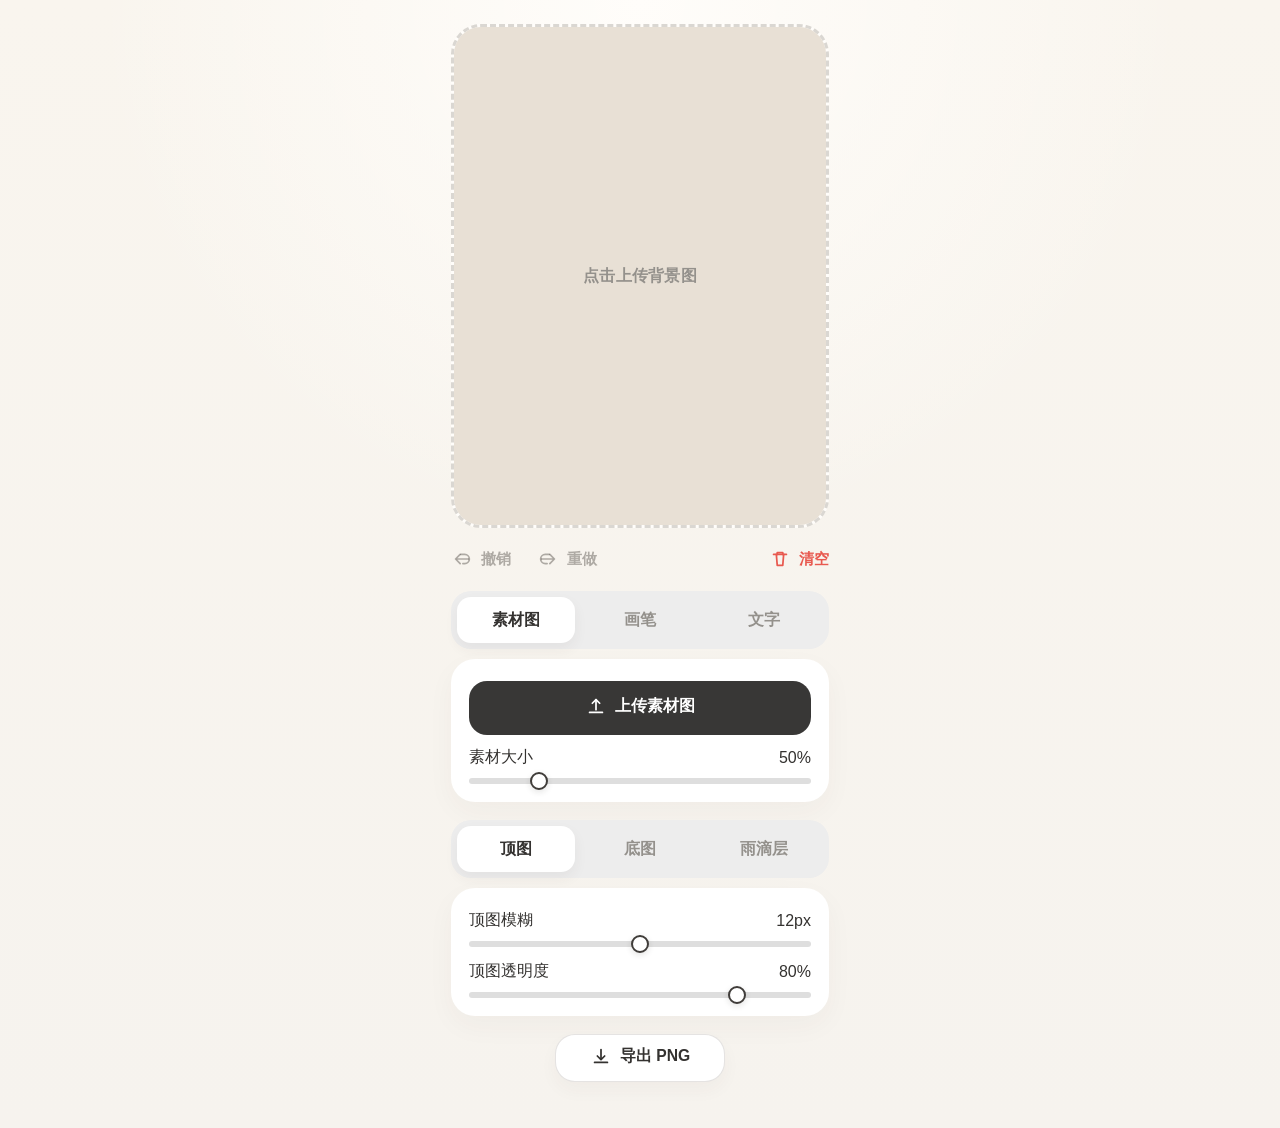
==== rain-window-studio/index.html @ e93e873d "Add rain-window-studio project" ====
<!doctype html>
<html lang="zh-CN">
  <head>
    <meta charset="UTF-8" />
    <meta name="viewport" content="width=device-width, initial-scale=1.0" />
    <meta name="theme-color" content="#f5f2eb" />
    <title>雨窗画写</title>
    <link rel="stylesheet" href="./styles.css?v=20260807d" />
  </head>
  <body>
    <main class="app-shell">
      <section class="app-card">
        <input id="base-input" type="file" accept="image/*" hidden />
        <input id="overlay-input" type="file" accept="image/*" hidden />

        <div class="sr-only" aria-live="polite">
          <span id="status-text">请先上传背景图。</span>
        </div>

        <section class="preview-card">
          <div class="canvas-frame">
            <canvas id="preview-canvas" width="1200" height="1600"></canvas>
            <button id="preview-upload-trigger" class="preview-overlay" type="button">
              <span>点击上传背景图</span>
            </button>
          </div>
        </section>

        <section class="toolbar-row">
          <div class="toolbar-group">
            <button id="undo-button" class="toolbar-button" type="button">
              <span class="button-inner">
                <span class="icon-svg" aria-hidden="true">
                  <svg viewBox="0 0 24 24">
                    <path d="M10 7L5 12l5 5"></path>
                    <path d="M19 12H7"></path>
                    <path d="M11 7h4a5 5 0 1 1 0 10h-2"></path>
                  </svg>
                </span>
                <span>撤销</span>
              </span>
            </button>

            <button id="redo-button" class="toolbar-button" type="button">
              <span class="button-inner">
                <span class="icon-svg" aria-hidden="true">
                  <svg viewBox="0 0 24 24">
                    <path d="M14 7l5 5-5 5"></path>
                    <path d="M5 12h12"></path>
                    <path d="M13 7H9a5 5 0 0 0 0 10h2"></path>
                  </svg>
                </span>
                <span>重做</span>
              </span>
            </button>
          </div>

          <button id="clear-button" class="toolbar-button clear-button" type="button">
            <span class="button-inner">
              <span class="icon-svg" aria-hidden="true">
                <svg viewBox="0 0 24 24">
                  <path d="M5 7h14"></path>
                  <path d="M9 7V5h6v2"></path>
                  <path d="M8 7l1 12h6l1-12"></path>
                </svg>
              </span>
              <span>清空</span>
            </span>
          </button>
        </section>

        <section class="control-section">
          <div class="segment-row">
            <button class="segment-button is-active" data-mode="photo" type="button">素材图</button>
            <button class="segment-button" data-mode="brush" type="button">画笔</button>
            <button class="segment-button" data-mode="text" type="button">文字</button>
          </div>

          <div class="panel-stack">
            <section class="control-panel is-active" data-mode-panel="photo">
              <button id="overlay-upload-button" class="soft-action-button" type="button">
                <span class="button-inner">
                  <span class="icon-svg" aria-hidden="true">
                    <svg viewBox="0 0 24 24">
                      <path d="M12 16V5"></path>
                      <path d="M8 9l4-4 4 4"></path>
                      <path d="M5 19h14"></path>
                    </svg>
                  </span>
                  <span id="overlay-trigger-text">上传素材图</span>
                </span>
              </button>

              <label class="field-block">
                <div class="field-head">
                  <span>素材大小</span>
                  <output id="photo-size-value">50%</output>
                </div>
                <input id="photo-size" type="range" min="20" max="180" value="50" />
              </label>
            </section>

            <section class="control-panel" data-mode-panel="brush">
              <label class="field-block">
                <div class="field-head">
                  <span>画笔大小</span>
                  <output id="brush-size-value">12px</output>
                </div>
                <input id="brush-size" type="range" min="2" max="40" value="12" />
              </label>
            </section>

            <section class="control-panel" data-mode-panel="text">
              <label class="field-block">
                <span class="field-label">输入文字</span>
                <textarea id="text-input" rows="3"></textarea>
              </label>

              <label class="field-block">
                <div class="field-head">
                  <span>文字大小</span>
                  <output id="text-size-value">48px</output>
                </div>
                <input id="text-size" type="range" min="20" max="120" value="48" />
              </label>
            </section>
          </div>
        </section>

        <section class="control-section">
          <div class="segment-row">
            <button class="segment-button is-active" data-layer="top" type="button">顶图</button>
            <button class="segment-button" data-layer="bottom" type="button">底图</button>
            <button class="segment-button" data-layer="rain" type="button">雨滴层</button>
          </div>

          <div class="panel-stack">
            <section class="control-panel is-active" data-layer-panel="top">
              <label class="field-block">
                <div class="field-head">
                  <span>顶图模糊</span>
                  <output id="top-blur-value">12px</output>
                </div>
                <input id="top-blur" type="range" min="0" max="24" value="12" />
              </label>

              <label class="field-block">
                <div class="field-head">
                  <span>顶图透明度</span>
                  <output id="top-opacity-value">80%</output>
                </div>
                <input id="top-opacity" type="range" min="0" max="100" value="80" />
              </label>
            </section>

            <section class="control-panel" data-layer-panel="bottom">
              <label class="field-block">
                <div class="field-head">
                  <span>底图模糊</span>
                  <output id="base-blur-value">24px</output>
                </div>
                <input id="base-blur" type="range" min="0" max="40" value="24" />
              </label>

              <label class="field-block">
                <div class="field-head">
                  <span>底图透明度</span>
                  <output id="base-opacity-value">70%</output>
                </div>
                <input id="base-opacity" type="range" min="0" max="100" value="70" />
              </label>
            </section>

            <section class="control-panel" data-layer-panel="rain">
              <label class="check-row">
                <span>启用雨滴 A</span>
                <input id="use-rain-a" type="checkbox" checked />
              </label>

              <label class="field-block">
                <div class="field-head">
                  <span>雨滴 A 透明度</span>
                  <output id="rain-a-opacity-value">67%</output>
                </div>
                <input id="rain-a-opacity" type="range" min="0" max="100" value="67" />
              </label>

              <label class="check-row">
                <span>启用雨滴 B</span>
                <input id="use-rain-b" type="checkbox" checked />
              </label>

              <label class="field-block">
                <div class="field-head">
                  <span>雨滴 B 透明度</span>
                  <output id="rain-b-opacity-value">100%</output>
                </div>
                <input id="rain-b-opacity" type="range" min="0" max="100" value="100" />
              </label>
            </section>
          </div>
        </section>

        <footer class="footer-row">
          <button id="download-button" class="download-button" type="button">
            <span class="button-inner">
              <span class="icon-svg" aria-hidden="true">
                <svg viewBox="0 0 24 24">
                  <path d="M12 5v10"></path>
                  <path d="M8 12l4 4 4-4"></path>
                  <path d="M5 19h14"></path>
                </svg>
              </span>
              <span>导出 PNG</span>
            </span>
          </button>
        </footer>
      </section>
    </main>

    <script type="module" src="./app.js?v=20260807d"></script>
  </body>
</html>
---- rain-window-studio/styles.css ----
:root {
  --page: #f6f3ee;
  --page-glow: #fffdfa;
  --surface: #ffffff;
  --surface-soft: #ededed;
  --surface-soft-2: #f8f6f2;
  --line: rgba(112, 103, 94, 0.1);
  --line-strong: rgba(112, 103, 94, 0.18);
  --text: #343230;
  --muted: #94918c;
  --danger: #e8594f;
  --shadow: 0 10px 28px rgba(64, 56, 46, 0.04);
}

* {
  box-sizing: border-box;
}

html,
body {
  margin: 0;
  min-height: 100%;
  background:
    radial-gradient(circle at top, var(--page-glow) 0%, rgba(255, 253, 248, 0) 42%),
    linear-gradient(180deg, #f9f5ee 0%, var(--page) 100%);
  color: var(--text);
  font-family:
    "Microsoft YaHei UI",
    "Microsoft YaHei",
    "微软雅黑",
    "Microsoft JhengHei",
    sans-serif;
}

body {
  padding: 0;
  min-height: 100dvh;
}

button,
input,
textarea {
  font: inherit;
}

button {
  cursor: pointer;
}

.app-shell {
  width: 100%;
  max-width: 430px;
  margin: 0 auto;
  min-height: 100dvh;
  padding:
    max(14px, env(safe-area-inset-top))
    max(14px, env(safe-area-inset-right))
    max(28px, env(safe-area-inset-bottom))
    max(14px, env(safe-area-inset-left));
}

.app-card {
  display: grid;
  gap: 18px;
  padding: 10px 12px 18px;
  background: transparent;
  border: 0;
  border-radius: 0;
  box-shadow: none;
}

.sr-only {
  position: absolute;
  width: 1px;
  height: 1px;
  padding: 0;
  margin: -1px;
  overflow: hidden;
  clip: rect(0, 0, 0, 0);
  white-space: nowrap;
  border: 0;
}

.preview-card {
  padding: 0;
  background: transparent;
  border: 0;
  border-radius: 0;
}

.canvas-frame {
  position: relative;
  width: 100%;
}

#preview-canvas {
  display: block;
  width: 100%;
  aspect-ratio: 3 / 4;
  background: #fffdfa;
  border: 3px dashed #dad7d2;
  border-radius: 30px;
  touch-action: none;
}

.preview-overlay {
  position: absolute;
  inset: 0;
  display: flex;
  align-items: center;
  justify-content: center;
  border: 0;
  border-radius: 30px;
  color: var(--muted);
  background: transparent;
  font-size: 1rem;
  font-weight: 700;
  letter-spacing: 0.02em;
}

.preview-overlay[hidden] {
  display: none;
}

.toolbar-row {
  display: flex;
  align-items: center;
  justify-content: space-between;
  gap: 12px;
  margin-top: 2px;
}

.toolbar-group {
  display: inline-flex;
  align-items: center;
  gap: 26px;
}

.toolbar-button,
.soft-action-button,
.download-button {
  min-height: 44px;
  padding: 0 14px;
  border: 1px solid var(--line-strong);
  border-radius: 18px;
  background: rgba(255, 255, 255, 0.92);
  color: var(--text);
  box-shadow: 0 8px 18px rgba(64, 56, 46, 0.04);
}

.toolbar-button {
  min-height: auto;
  padding: 0;
  border: 0;
  background: transparent;
  box-shadow: none;
  font-size: 0.95rem;
  font-weight: 600;
}

.toolbar-button:disabled {
  color: rgba(31, 26, 21, 0.34);
  background: transparent;
  border-color: transparent;
  box-shadow: none;
  cursor: default;
}

.clear-button {
  color: var(--danger);
}

.button-inner {
  display: inline-flex;
  align-items: center;
  justify-content: center;
  gap: 8px;
}

.icon-svg {
  display: inline-flex;
  width: 22px;
  height: 22px;
}

.icon-svg svg {
  width: 22px;
  height: 22px;
  stroke: currentColor;
  fill: none;
  stroke-width: 1.9;
  stroke-linecap: round;
  stroke-linejoin: round;
}

.control-section {
  display: grid;
  gap: 10px;
}

.segment-row {
  display: grid;
  grid-template-columns: repeat(3, 1fr);
  gap: 6px;
  padding: 6px;
  background: #ededed;
  border: 0;
  border-radius: 20px;
}

.segment-button {
  min-height: 46px;
  border: 0;
  border-radius: 14px;
  background: transparent;
  color: var(--muted);
  font-size: 1rem;
  font-weight: 700;
}

.segment-button.is-active {
  background: #ffffff;
  color: var(--text);
  box-shadow: 0 6px 14px rgba(64, 56, 46, 0.06);
}

.panel-stack {
  display: grid;
}

.control-panel {
  display: none;
  gap: 12px;
  padding: 22px 18px 18px;
  background: #ffffff;
  border: 0;
  border-radius: 24px;
  box-shadow: var(--shadow);
}

.control-panel.is-active {
  display: grid;
}

.field-block {
  display: grid;
  gap: 10px;
}

.field-block + .field-block {
  margin-top: 2px;
}

.field-head,
.check-row {
  display: flex;
  align-items: center;
  justify-content: space-between;
  gap: 12px;
  font-size: 1rem;
}

.field-label {
  font-size: 1rem;
  font-weight: 600;
}

.soft-action-button {
  width: 100%;
  justify-self: stretch;
  border: 0;
  background: #383736;
  color: #ffffff;
  box-shadow: none;
  min-height: 54px;
  border-radius: 18px;
  font-size: 1rem;
  font-weight: 700;
}

textarea {
  width: 100%;
  min-height: 102px;
  padding: 14px 16px;
  border: 1px solid var(--line);
  border-radius: 18px;
  resize: none;
  background: var(--surface-soft-2);
  color: var(--text);
}

input[type="range"] {
  width: 100%;
  -webkit-appearance: none;
  appearance: none;
  background: transparent;
  margin: 0;
}

input[type="checkbox"] {
  width: 18px;
  height: 18px;
  accent-color: #28221b;
}

input[type="range"]::-webkit-slider-runnable-track {
  height: 6px;
  border-radius: 999px;
  background: #dedede;
}

input[type="range"]::-webkit-slider-thumb {
  -webkit-appearance: none;
  appearance: none;
  width: 18px;
  height: 18px;
  margin-top: -6px;
  border: 2px solid #403d3a;
  border-radius: 50%;
  background: #ffffff;
  box-shadow: 0 2px 6px rgba(35, 29, 23, 0.12);
}

input[type="range"]::-moz-range-track {
  height: 6px;
  border: 0;
  border-radius: 999px;
  background: #dedede;
}

input[type="range"]::-moz-range-thumb {
  width: 18px;
  height: 18px;
  border: 2px solid #403d3a;
  border-radius: 50%;
  background: #ffffff;
  box-shadow: 0 2px 6px rgba(35, 29, 23, 0.12);
}

output {
  color: var(--text);
  font-size: 1rem;
  font-weight: 500;
}

.footer-row {
  display: flex;
  justify-content: center;
}

.download-button {
  min-width: 170px;
  min-height: 48px;
  background: #ffffff;
  border-radius: 20px;
  font-size: 0.98rem;
  font-weight: 600;
}

@media (max-width: 390px) {
  .app-card {
    gap: 16px;
    padding: 8px 10px 16px;
  }

  .app-shell {
    padding:
      max(10px, env(safe-area-inset-top))
      max(10px, env(safe-area-inset-right))
      max(22px, env(safe-area-inset-bottom))
      max(10px, env(safe-area-inset-left));
  }

  .toolbar-group {
    gap: 20px;
  }

  .toolbar-button,
  .soft-action-button,
  .download-button,
  .segment-button,
  .preview-overlay {
    font-size: 0.9rem;
  }

  .segment-button {
    min-height: 44px;
  }

  .control-panel {
    padding: 18px 14px 16px;
  }

  .field-head,
  .check-row,
  .field-label,
  output {
    font-size: 0.94rem;
  }
}
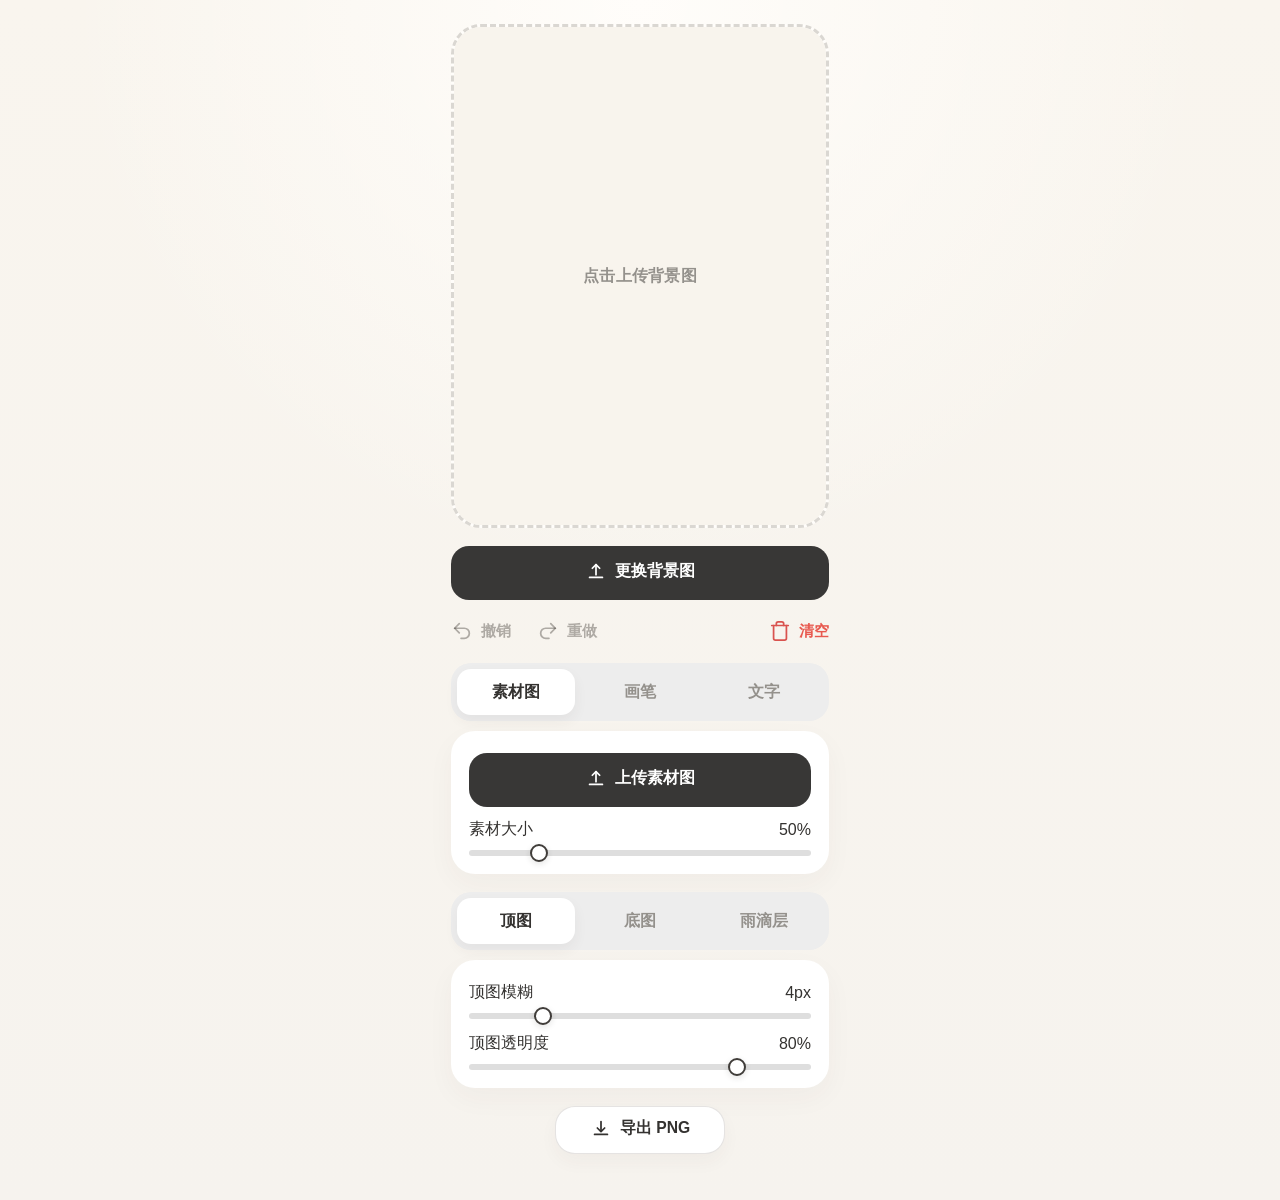
==== commit 3d0cccfb: "Add files via upload" ====
--- a/rain-window-studio/index.html
+++ b/rain-window-studio/index.html
@@ -5,7 +5,7 @@
     <meta name="viewport" content="width=device-width, initial-scale=1.0" />
     <meta name="theme-color" content="#f5f2eb" />
     <title>雨窗画写</title>
-    <link rel="stylesheet" href="./styles.css?v=20260807d" />
+    <link rel="stylesheet" href="./styles.css?v=20260807f" />
   </head>
   <body>
     <main class="app-shell">
@@ -26,15 +26,29 @@
           </div>
         </section>
 
+        <section class="preview-action-row">
+          <button id="replace-background-button" class="soft-action-button preview-action-button" type="button">
+            <span class="button-inner">
+              <span class="icon-svg" aria-hidden="true">
+                <svg viewBox="0 0 24 24">
+                  <path d="M12 16V5"></path>
+                  <path d="M8 9l4-4 4 4"></path>
+                  <path d="M5 19h14"></path>
+                </svg>
+              </span>
+              <span>更换背景图</span>
+            </span>
+          </button>
+        </section>
+
         <section class="toolbar-row">
           <div class="toolbar-group">
             <button id="undo-button" class="toolbar-button" type="button">
               <span class="button-inner">
                 <span class="icon-svg" aria-hidden="true">
                   <svg viewBox="0 0 24 24">
-                    <path d="M10 7L5 12l5 5"></path>
-                    <path d="M19 12H7"></path>
-                    <path d="M11 7h4a5 5 0 1 1 0 10h-2"></path>
+                    <path d="M9 14L4 9l5-5"></path>
+                    <path d="M4 9h10.5a5.5 5.5 0 0 1 5.5 5.5v0a5.5 5.5 0 0 1-5.5 5.5H11"></path>
                   </svg>
                 </span>
                 <span>撤销</span>
@@ -45,9 +59,8 @@
               <span class="button-inner">
                 <span class="icon-svg" aria-hidden="true">
                   <svg viewBox="0 0 24 24">
-                    <path d="M14 7l5 5-5 5"></path>
-                    <path d="M5 12h12"></path>
-                    <path d="M13 7H9a5 5 0 0 0 0 10h2"></path>
+                    <path d="M15 14l5-5-5-5"></path>
+                    <path d="M20 9H9.5A5.5 5.5 0 0 0 4 14.5v0A5.5 5.5 0 0 0 9.5 20H13"></path>
                   </svg>
                 </span>
                 <span>重做</span>
@@ -58,10 +71,9 @@
           <button id="clear-button" class="toolbar-button clear-button" type="button">
             <span class="button-inner">
               <span class="icon-svg" aria-hidden="true">
-                <svg viewBox="0 0 24 24">
-                  <path d="M5 7h14"></path>
-                  <path d="M9 7V5h6v2"></path>
-                  <path d="M8 7l1 12h6l1-12"></path>
+                <svg style="stroke: #d9534f" viewBox="0 0 24 24">
+                  <path d="M3 6h18"></path>
+                  <path d="M19 6v14a2 2 0 0 1-2 2H7a2 2 0 0 1-2-2V6m3 0V4a2 2 0 0 1 2-2h4a2 2 0 0 1 2 2v2"></path>
                 </svg>
               </span>
               <span>清空</span>
@@ -139,9 +151,9 @@
               <label class="field-block">
                 <div class="field-head">
                   <span>顶图模糊</span>
-                  <output id="top-blur-value">12px</output>
-                </div>
-                <input id="top-blur" type="range" min="0" max="24" value="12" />
+                  <output id="top-blur-value">4px</output>
+                </div>
+                <input id="top-blur" type="range" min="0" max="20" value="4" />
               </label>
 
               <label class="field-block">
@@ -157,9 +169,9 @@
               <label class="field-block">
                 <div class="field-head">
                   <span>底图模糊</span>
-                  <output id="base-blur-value">24px</output>
-                </div>
-                <input id="base-blur" type="range" min="0" max="40" value="24" />
+                  <output id="base-blur-value">18px</output>
+                </div>
+                <input id="base-blur" type="range" min="0" max="40" value="18" />
               </label>
 
               <label class="field-block">
@@ -218,6 +230,6 @@
       </section>
     </main>
 
-    <script type="module" src="./app.js?v=20260807d"></script>
+    <script type="module" src="./app.js?v=20260807f"></script>
   </body>
 </html>
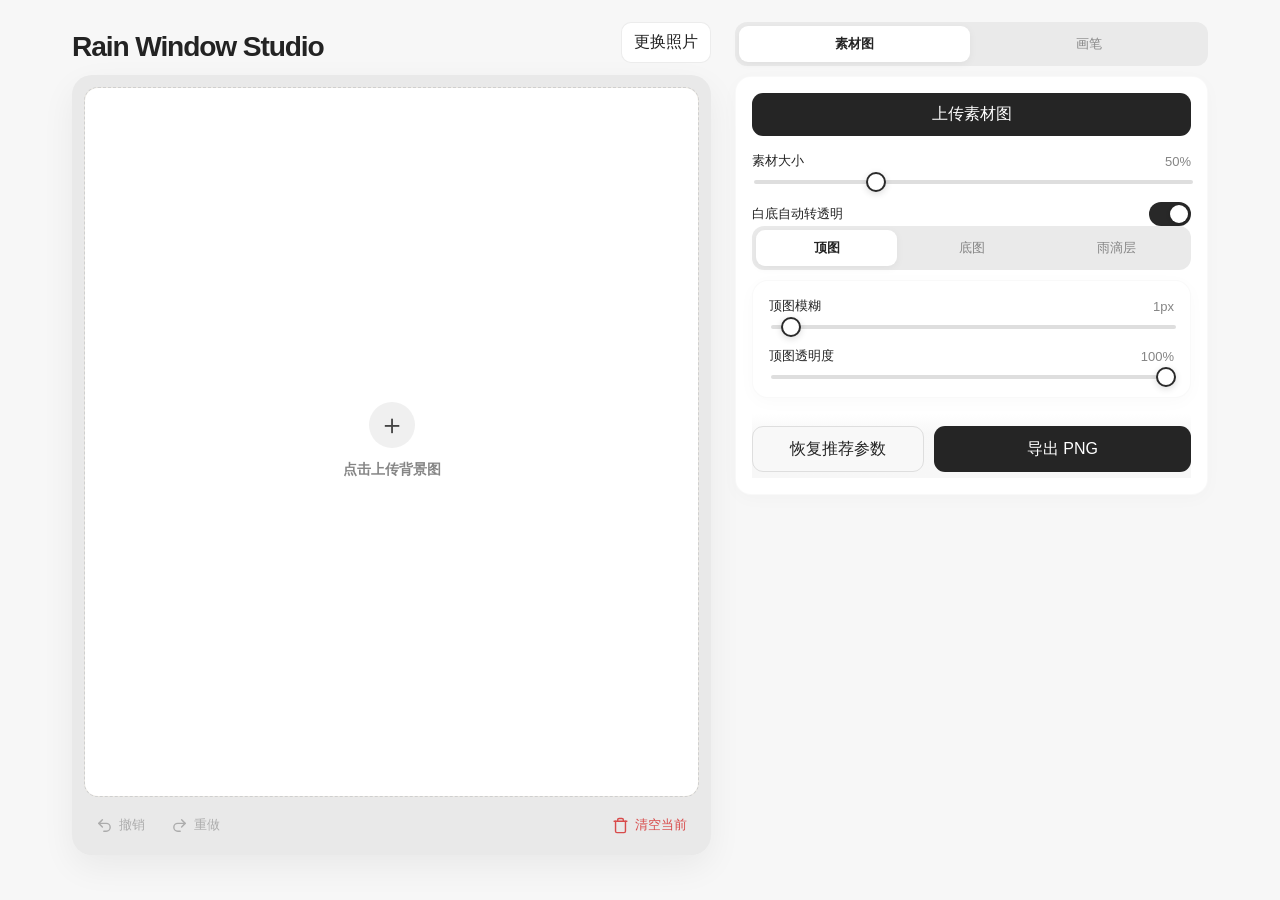
==== commit 51545fe6: "update new version" ====
--- a/rain-window-studio/index.html
+++ b/rain-window-studio/index.html
@@ -1,235 +1,153 @@
 <!doctype html>
 <html lang="zh-CN">
-  <head>
-    <meta charset="UTF-8" />
-    <meta name="viewport" content="width=device-width, initial-scale=1.0" />
-    <meta name="theme-color" content="#f5f2eb" />
-    <title>雨窗画写</title>
-    <link rel="stylesheet" href="./styles.css?v=20260807f" />
-  </head>
-  <body>
-    <main class="app-shell">
-      <section class="app-card">
-        <input id="base-input" type="file" accept="image/*" hidden />
-        <input id="overlay-input" type="file" accept="image/*" hidden />
+<head>
+  <meta charset="utf-8" />
+  <meta name="viewport" content="width=device-width, initial-scale=1, viewport-fit=cover" />
+  <meta name="theme-color" content="#f7f7f7" />
+  <title>Rain Window Studio · 雨窗画画</title>
+  <link rel="stylesheet" href="./style.css" />
+</head>
+<body>
+  <input id="bgInput" type="file" accept="image/*,.heic,.heif" hidden />
+  <input id="materialInput" type="file" accept="image/*,.heic,.heif" hidden />
 
-        <div class="sr-only" aria-live="polite">
-          <span id="status-text">请先上传背景图。</span>
+  <main class="app">
+    <section class="stage-column">
+      <div class="brand-row">
+        <div class="brand">
+          <h1>Rain Window Studio</h1>
+          <p>上传一张照片，在“湿玻璃”上画画、写字或放入素材。</p>
+        </div>
+        <button class="small-btn" id="changeBgBtn" type="button">更换照片</button>
+      </div>
+
+      <div class="stage-shell">
+        <div class="canvas-wrap" id="canvasWrap">
+          <canvas id="previewCanvas"></canvas>
+          <div class="empty-state" id="emptyState">
+            <div class="empty-card">
+              <div class="empty-plus">＋</div>
+              <div><strong>点击上传背景图</strong></div>
+              <div>支持手机照片；会自动限制超大图片尺寸</div>
+            </div>
+          </div>
+          <div class="interaction-hint" id="interactionHint">画笔：在画布上拖动</div>
         </div>
 
-        <section class="preview-card">
-          <div class="canvas-frame">
-            <canvas id="preview-canvas" width="1200" height="1600"></canvas>
-            <button id="preview-upload-trigger" class="preview-overlay" type="button">
-              <span>点击上传背景图</span>
-            </button>
+        <div class="action-bar">
+          <button class="action-btn" id="undoBtn" type="button" disabled>
+            <svg viewBox="0 0 24 24"><path d="M9 14L4 9l5-5"/><path d="M4 9h10.5a5.5 5.5 0 0 1 5.5 5.5A5.5 5.5 0 0 1 14.5 20H11"/></svg>撤销
+          </button>
+          <button class="action-btn" id="redoBtn" type="button" disabled>
+            <svg viewBox="0 0 24 24"><path d="M15 14l5-5-5-5"/><path d="M20 9H9.5A5.5 5.5 0 0 0 4 14.5 5.5 5.5 0 0 0 9.5 20H13"/></svg>重做
+          </button>
+          <button class="action-btn danger" id="clearBtn" type="button">
+            <svg viewBox="0 0 24 24"><path d="M3 6h18"/><path d="M19 6v14a2 2 0 0 1-2 2H7a2 2 0 0 1-2-2V6m3 0V4a2 2 0 0 1 2-2h4a2 2 0 0 1 2 2v2"/></svg>清空当前
+          </button>
+        </div>
+      </div>
+    </section>
+
+    <section class="controls-column">
+      <div class="tabs" id="contentTabs">
+        <button class="tab active" data-mode="material" type="button">素材图</button>
+        <button class="tab" data-mode="brush" type="button">画笔</button>
+      </div>
+
+      <div class="panel-card">
+        <div class="panel active" data-panel="material">
+          <button class="primary" id="uploadMaterialBtn" type="button">上传素材图</button>
+          <div class="control">
+            <div class="control-head"><span>素材大小</span><span id="materialScaleVal">50%</span></div>
+            <input id="materialScale" type="range" min="10" max="160" value="50" />
           </div>
-        </section>
+          <div class="toggle-line">
+            <span>白底自动转透明</span>
+            <label class="switch"><input id="removeWhite" type="checkbox" checked /><i></i></label>
+          </div>
+          <p class="helper">透明 PNG 效果最好；普通白底图片也可以尝试开启“白底自动转透明”。上传后可直接拖动位置。</p>
+        </div>
 
-        <section class="preview-action-row">
-          <button id="replace-background-button" class="soft-action-button preview-action-button" type="button">
-            <span class="button-inner">
-              <span class="icon-svg" aria-hidden="true">
-                <svg viewBox="0 0 24 24">
-                  <path d="M12 16V5"></path>
-                  <path d="M8 9l4-4 4 4"></path>
-                  <path d="M5 19h14"></path>
-                </svg>
-              </span>
-              <span>更换背景图</span>
-            </span>
-          </button>
-        </section>
+        <div class="panel" data-panel="brush">
+          <div class="control">
+            <div class="control-head"><span>画笔大小</span><span id="brushSizeVal">34px</span></div>
+            <input id="brushSize" type="range" min="6" max="140" value="34" />
+          </div>
+          <div class="control brush-soft-control">
+            <div class="control-head"><span>边缘柔化</span><span id="brushSoftVal">22%</span></div>
+            <input id="brushSoft" type="range" min="0" max="70" value="22" />
+          </div>
+          <div class="brush-actions-host" id="brushActionHost"></div>
+          <p class="helper">画笔不是“画颜色”，而是在湿玻璃上生成一张擦除蒙版。</p>
+        </div>
 
-        <section class="toolbar-row">
-          <div class="toolbar-group">
-            <button id="undo-button" class="toolbar-button" type="button">
-              <span class="button-inner">
-                <span class="icon-svg" aria-hidden="true">
-                  <svg viewBox="0 0 24 24">
-                    <path d="M9 14L4 9l5-5"></path>
-                    <path d="M4 9h10.5a5.5 5.5 0 0 1 5.5 5.5v0a5.5 5.5 0 0 1-5.5 5.5H11"></path>
-                  </svg>
-                </span>
-                <span>撤销</span>
-              </span>
-            </button>
+      <div class="tabs" id="layerTabs">
+        <button class="tab active" data-layer="top" type="button">顶图</button>
+        <button class="tab" data-layer="bottom" type="button">底图</button>
+        <button class="tab" data-layer="rain" type="button">雨滴层</button>
+      </div>
 
-            <button id="redo-button" class="toolbar-button" type="button">
-              <span class="button-inner">
-                <span class="icon-svg" aria-hidden="true">
-                  <svg viewBox="0 0 24 24">
-                    <path d="M15 14l5-5-5-5"></path>
-                    <path d="M20 9H9.5A5.5 5.5 0 0 0 4 14.5v0A5.5 5.5 0 0 0 9.5 20H13"></path>
-                  </svg>
-                </span>
-                <span>重做</span>
-              </span>
-            </button>
+      <div class="panel-card">
+        <div class="panel active" data-layer-panel="top">
+          <div class="control">
+            <div class="control-head"><span>顶图模糊</span><span id="topBlurVal">1px</span></div>
+            <input id="topBlur" type="range" min="0" max="40" value="1" />
           </div>
+          <div class="control">
+            <div class="control-head"><span>顶图透明度</span><span id="topOpacityVal">100%</span></div>
+            <input id="topOpacity" type="range" min="0" max="100" value="100" />
+          </div>
+          <p class="helper">顶图只通过当前选择的“素材图 / 画笔”其中一种蒙版露出，两种模式不会叠加。</p>
+        </div>
 
-          <button id="clear-button" class="toolbar-button clear-button" type="button">
-            <span class="button-inner">
-              <span class="icon-svg" aria-hidden="true">
-                <svg style="stroke: #d9534f" viewBox="0 0 24 24">
-                  <path d="M3 6h18"></path>
-                  <path d="M19 6v14a2 2 0 0 1-2 2H7a2 2 0 0 1-2-2V6m3 0V4a2 2 0 0 1 2-2h4a2 2 0 0 1 2 2v2"></path>
-                </svg>
-              </span>
-              <span>清空</span>
-            </span>
-          </button>
-        </section>
+        <div class="panel" data-layer-panel="bottom">
+          <div class="control">
+            <div class="control-head"><span>底图模糊</span><span id="bottomBlurVal">14px</span></div>
+            <input id="bottomBlur" type="range" min="0" max="60" value="14" />
+          </div>
+          <div class="control">
+            <div class="control-head"><span>底图透明度</span><span id="bottomOpacityVal">93%</span></div>
+            <input id="bottomOpacity" type="range" min="25" max="100" value="93" />
+          </div>
+          <div class="control">
+            <div class="control-head"><span>雾气强度</span><span id="fogVal">18%</span></div>
+            <input id="fog" type="range" min="0" max="55" value="18" />
+          </div>
+        </div>
 
-        <section class="control-section">
-          <div class="segment-row">
-            <button class="segment-button is-active" data-mode="photo" type="button">素材图</button>
-            <button class="segment-button" data-mode="brush" type="button">画笔</button>
-            <button class="segment-button" data-mode="text" type="button">文字</button>
+        <div class="panel" data-layer-panel="rain">
+          <div class="toggle-line">
+            <span>启用雨滴 A · 大水珠</span>
+            <label class="switch"><input id="rainAEnabled" type="checkbox" checked /><i></i></label>
           </div>
+          <div class="control">
+            <div class="control-head"><span>大水珠透明度</span><span id="rainAVal">86%</span></div>
+            <input id="rainA" type="range" min="0" max="100" value="86" />
+          </div>
+          <div class="divider"></div>
+          <div class="toggle-line">
+            <span>启用雨滴 B · 细雨珠</span>
+            <label class="switch"><input id="rainBEnabled" type="checkbox" checked /><i></i></label>
+          </div>
+          <div class="control">
+            <div class="control-head"><span>细雨珠透明度</span><span id="rainBVal">100%</span></div>
+            <input id="rainB" type="range" min="0" max="100" value="100" />
+          </div>
+          <p class="helper">两层雨滴使用真实纹理叠加；透明度 0–100% 会连续变化。</p>
+        </div>
+      </div>
 
-          <div class="panel-stack">
-            <section class="control-panel is-active" data-mode-panel="photo">
-              <button id="overlay-upload-button" class="soft-action-button" type="button">
-                <span class="button-inner">
-                  <span class="icon-svg" aria-hidden="true">
-                    <svg viewBox="0 0 24 24">
-                      <path d="M12 16V5"></path>
-                      <path d="M8 9l4-4 4 4"></path>
-                      <path d="M5 19h14"></path>
-                    </svg>
-                  </span>
-                  <span id="overlay-trigger-text">上传素材图</span>
-                </span>
-              </button>
+      <div class="status" id="statusText">未上传背景图</div>
 
-              <label class="field-block">
-                <div class="field-head">
-                  <span>素材大小</span>
-                  <output id="photo-size-value">50%</output>
-                </div>
-                <input id="photo-size" type="range" min="20" max="180" value="50" />
-              </label>
-            </section>
+      <div class="footer-actions">
+        <button class="secondary" id="resetLookBtn" type="button">恢复推荐参数</button>
+        <button class="primary" id="exportBtn" type="button">导出 PNG</button>
+      </div>
+    </section>
+  </main>
 
-            <section class="control-panel" data-mode-panel="brush">
-              <label class="field-block">
-                <div class="field-head">
-                  <span>画笔大小</span>
-                  <output id="brush-size-value">12px</output>
-                </div>
-                <input id="brush-size" type="range" min="2" max="40" value="12" />
-              </label>
-            </section>
+  <div class="toast" id="toast"></div>
 
-            <section class="control-panel" data-mode-panel="text">
-              <label class="field-block">
-                <span class="field-label">输入文字</span>
-                <textarea id="text-input" rows="3"></textarea>
-              </label>
-
-              <label class="field-block">
-                <div class="field-head">
-                  <span>文字大小</span>
-                  <output id="text-size-value">48px</output>
-                </div>
-                <input id="text-size" type="range" min="20" max="120" value="48" />
-              </label>
-            </section>
-          </div>
-        </section>
-
-        <section class="control-section">
-          <div class="segment-row">
-            <button class="segment-button is-active" data-layer="top" type="button">顶图</button>
-            <button class="segment-button" data-layer="bottom" type="button">底图</button>
-            <button class="segment-button" data-layer="rain" type="button">雨滴层</button>
-          </div>
-
-          <div class="panel-stack">
-            <section class="control-panel is-active" data-layer-panel="top">
-              <label class="field-block">
-                <div class="field-head">
-                  <span>顶图模糊</span>
-                  <output id="top-blur-value">4px</output>
-                </div>
-                <input id="top-blur" type="range" min="0" max="20" value="4" />
-              </label>
-
-              <label class="field-block">
-                <div class="field-head">
-                  <span>顶图透明度</span>
-                  <output id="top-opacity-value">80%</output>
-                </div>
-                <input id="top-opacity" type="range" min="0" max="100" value="80" />
-              </label>
-            </section>
-
-            <section class="control-panel" data-layer-panel="bottom">
-              <label class="field-block">
-                <div class="field-head">
-                  <span>底图模糊</span>
-                  <output id="base-blur-value">18px</output>
-                </div>
-                <input id="base-blur" type="range" min="0" max="40" value="18" />
-              </label>
-
-              <label class="field-block">
-                <div class="field-head">
-                  <span>底图透明度</span>
-                  <output id="base-opacity-value">70%</output>
-                </div>
-                <input id="base-opacity" type="range" min="0" max="100" value="70" />
-              </label>
-            </section>
-
-            <section class="control-panel" data-layer-panel="rain">
-              <label class="check-row">
-                <span>启用雨滴 A</span>
-                <input id="use-rain-a" type="checkbox" checked />
-              </label>
-
-              <label class="field-block">
-                <div class="field-head">
-                  <span>雨滴 A 透明度</span>
-                  <output id="rain-a-opacity-value">67%</output>
-                </div>
-                <input id="rain-a-opacity" type="range" min="0" max="100" value="67" />
-              </label>
-
-              <label class="check-row">
-                <span>启用雨滴 B</span>
-                <input id="use-rain-b" type="checkbox" checked />
-              </label>
-
-              <label class="field-block">
-                <div class="field-head">
-                  <span>雨滴 B 透明度</span>
-                  <output id="rain-b-opacity-value">100%</output>
-                </div>
-                <input id="rain-b-opacity" type="range" min="0" max="100" value="100" />
-              </label>
-            </section>
-          </div>
-        </section>
-
-        <footer class="footer-row">
-          <button id="download-button" class="download-button" type="button">
-            <span class="button-inner">
-              <span class="icon-svg" aria-hidden="true">
-                <svg viewBox="0 0 24 24">
-                  <path d="M12 5v10"></path>
-                  <path d="M8 12l4 4 4-4"></path>
-                  <path d="M5 19h14"></path>
-                </svg>
-              </span>
-              <span>导出 PNG</span>
-            </span>
-          </button>
-        </footer>
-      </section>
-    </main>
-
-    <script type="module" src="./app.js?v=20260807f"></script>
-  </body>
+  <script src="./script.js"></script>
+</body>
 </html>
--- a/rain-window-studio/style.css
+++ b/rain-window-studio/style.css
@@ -0,0 +1,452 @@
+:root {
+      --bg: #f7f7f7;
+      --panel: #ffffff;
+      --soft: #efefef;
+      --soft-2: #e5e5e5;
+      --text: #232323;
+      --muted: #858585;
+      --danger: #d84b4b;
+      --radius: 16px;
+      --shadow: 0 12px 34px rgba(0,0,0,.06);
+      --border: rgba(20,20,20,.08);
+    }
+
+    * { box-sizing: border-box; }
+    html, body { margin: 0; min-height: 100%; }
+    body {
+      background: var(--bg);
+      color: var(--text);
+      font-family: Inter, ui-sans-serif, -apple-system, BlinkMacSystemFont, "PingFang SC", "Microsoft YaHei", sans-serif;
+      -webkit-font-smoothing: antialiased;
+      -webkit-tap-highlight-color: transparent;
+    }
+    button, input, select { font: inherit; }
+    button { -webkit-tap-highlight-color: transparent; }
+
+    .app {
+      width: min(1180px, 100%);
+      margin: 0 auto;
+      padding: 22px;
+      display: grid;
+      grid-template-columns: minmax(0, 1.15fr) minmax(360px, .85fr);
+      gap: 24px;
+      min-height: 100vh;
+    }
+
+    .stage-column {
+      min-width: 0;
+      position: sticky;
+      top: 22px;
+      align-self: start;
+    }
+
+    .brand-row {
+      display: flex;
+      align-items: end;
+      justify-content: space-between;
+      gap: 16px;
+      margin-bottom: 12px;
+    }
+    .brand h1 { margin: 0; font-size: clamp(22px, 2.2vw, 30px); letter-spacing: -.04em; }
+    .brand p { margin: 5px 0 0; color: var(--muted); font-size: 13px; }
+
+    .small-btn, .action-btn, .icon-btn {
+      border: 0;
+      background: transparent;
+      color: var(--text);
+      cursor: pointer;
+      border-radius: 10px;
+    }
+    .small-btn {
+      padding: 9px 12px;
+      background: var(--panel);
+      border: 1px solid var(--border);
+      white-space: nowrap;
+    }
+    .small-btn:active, .action-btn:active, .icon-btn:active { transform: translateY(1px); }
+
+    .stage-shell {
+      background: #e9e9e9;
+      border-radius: 20px;
+      padding: 12px;
+      box-shadow: var(--shadow);
+    }
+
+    .canvas-wrap {
+      position: relative;
+      width: 100%;
+      aspect-ratio: 3 / 4;
+      max-height: calc(100vh - 190px);
+      margin: 0 auto;
+      border-radius: 14px;
+      overflow: hidden;
+      background: #ece9e3;
+      border: 1px dashed #cfcfcf;
+      display: grid;
+      place-items: center;
+      user-select: none;
+      -webkit-user-select: none;
+    }
+    .canvas-wrap.has-image {
+      border-style: solid;
+      border-color: rgba(0,0,0,.05);
+      max-height: none; /* 上传后由 JS 严格按背景图宽高比计算预览尺寸 */
+    }
+    #previewCanvas {
+      display: block;
+      width: 100%;
+      height: 100%;
+      touch-action: none;
+      cursor: crosshair;
+    }
+    .empty-state {
+      position: absolute;
+      inset: 0;
+      display: grid;
+      place-items: center;
+      text-align: center;
+      padding: 30px;
+      cursor: pointer;
+    }
+    .empty-state.hidden { display: none; }
+    .empty-card {
+      color: var(--muted);
+      line-height: 1.65;
+      font-size: 14px;
+    }
+    .empty-plus {
+      display: inline-grid;
+      place-items: center;
+      width: 46px;
+      height: 46px;
+      border-radius: 50%;
+      background: #f0f0f0;
+      color: #444;
+      font-size: 28px;
+      margin-bottom: 10px;
+    }
+
+    .interaction-hint {
+      position: absolute;
+      left: 12px;
+      bottom: 12px;
+      z-index: 4;
+      padding: 7px 10px;
+      border-radius: 999px;
+      background: rgba(20,20,20,.58);
+      color: white;
+      font-size: 11px;
+      backdrop-filter: blur(8px);
+      pointer-events: none;
+      opacity: 0;
+      transition: opacity .2s ease;
+    }
+    .canvas-wrap.has-image .interaction-hint { opacity: 1; }
+
+    .action-bar {
+      display: flex;
+      align-items: center;
+      gap: 6px;
+      padding: 10px 2px 0;
+    }
+    .action-btn {
+      display: inline-flex;
+      gap: 6px;
+      align-items: center;
+      padding: 9px 10px;
+      font-size: 13px;
+    }
+    .action-btn svg { width: 17px; height: 17px; fill: none; stroke: currentColor; stroke-width: 2; stroke-linecap: round; stroke-linejoin: round; }
+    .action-btn[disabled] { opacity: .3; cursor: default; }
+    .danger { color: var(--danger); margin-left: auto; }
+    .brush-actions-host { display: none; }
+
+    .controls-column {
+      min-width: 0;
+      padding-bottom: 90px;
+    }
+
+    .tabs {
+      display: flex;
+      gap: 4px;
+      padding: 4px;
+      border-radius: 12px;
+      background: #eaeaea;
+      margin-bottom: 10px;
+    }
+    .tab {
+      flex: 1;
+      border: 0;
+      background: transparent;
+      color: var(--muted);
+      padding: 9px 6px;
+      border-radius: 9px;
+      cursor: pointer;
+      transition: .18s ease;
+      font-size: 13px;
+    }
+    .tab.active {
+      background: #fff;
+      color: var(--text);
+      font-weight: 650;
+      box-shadow: 0 2px 8px rgba(0,0,0,.05);
+    }
+
+    .panel-card {
+      background: var(--panel);
+      border-radius: var(--radius);
+      padding: 16px;
+      box-shadow: 0 4px 18px rgba(0,0,0,.025);
+      border: 1px solid rgba(0,0,0,.025);
+      margin-bottom: 16px;
+    }
+    .panel { display: none; gap: 16px; flex-direction: column; }
+    .panel.active { display: flex; }
+    .control { display: flex; flex-direction: column; gap: 8px; }
+    .control-head { display: flex; justify-content: space-between; gap: 16px; align-items: center; font-size: 13px; }
+    .control-head span:last-child { color: var(--muted); font-variant-numeric: tabular-nums; }
+    .helper { display: none !important; }
+    .brand p, .status { display: none !important; }
+    .empty-card > div:last-child { display: none !important; }
+
+    input[type="range"] {
+      width: 100%;
+      height: 4px;
+      appearance: none;
+      -webkit-appearance: none;
+      background: #dedede;
+      border-radius: 999px;
+      outline: none;
+    }
+    input[type="range"]::-webkit-slider-thumb {
+      appearance: none;
+      -webkit-appearance: none;
+      width: 20px;
+      height: 20px;
+      border-radius: 50%;
+      background: #fff;
+      border: 2px solid #2b2b2b;
+      box-shadow: 0 2px 7px rgba(0,0,0,.14);
+      cursor: pointer;
+    }
+    input[type="range"]::-moz-range-thumb {
+      width: 18px;
+      height: 18px;
+      border-radius: 50%;
+      background: #fff;
+      border: 2px solid #2b2b2b;
+      box-shadow: 0 2px 7px rgba(0,0,0,.14);
+      cursor: pointer;
+    }
+
+    input[type="text"] {
+      width: 100%;
+      border: 1px solid #dedede;
+      background: #fafafa;
+      color: var(--text);
+      padding: 11px 12px;
+      border-radius: 10px;
+      outline: none;
+    }
+    input[type="text"]:focus { border-color: #999; background: #fff; }
+
+    .primary, .secondary {
+      width: 100%;
+      border-radius: 11px;
+      padding: 11px 13px;
+      cursor: pointer;
+    }
+    .primary { border: 0; background: #252525; color: #fff; }
+    .secondary { border: 1px solid #dedede; background: #f8f8f8; color: var(--text); }
+    .primary:active, .secondary:active { opacity: .82; }
+
+    .toggle-line {
+      display: flex;
+      align-items: center;
+      justify-content: space-between;
+      gap: 12px;
+      font-size: 13px;
+    }
+    .switch {
+      width: 42px;
+      height: 24px;
+      position: relative;
+      flex: 0 0 auto;
+    }
+    .switch input { opacity: 0; width: 0; height: 0; }
+    .switch i {
+      position: absolute;
+      inset: 0;
+      background: #d4d4d4;
+      border-radius: 999px;
+      transition: .2s;
+    }
+    .switch i::after {
+      content: "";
+      position: absolute;
+      width: 18px;
+      height: 18px;
+      border-radius: 50%;
+      left: 3px;
+      top: 3px;
+      background: white;
+      box-shadow: 0 1px 4px rgba(0,0,0,.2);
+      transition: .2s;
+    }
+    .switch input:checked + i { background: #282828; }
+    .switch input:checked + i::after { transform: translateX(18px); }
+
+    .divider { height: 1px; background: #eeeeee; margin: 2px 0; }
+
+    .footer-actions {
+      position: sticky;
+      bottom: 0;
+      z-index: 10;
+      padding: 12px 0 calc(6px + env(safe-area-inset-bottom));
+      background: linear-gradient(to bottom, rgba(247,247,247,0), rgba(247,247,247,.96) 30%, rgba(247,247,247,1));
+      display: grid;
+      grid-template-columns: .8fr 1.2fr;
+      gap: 10px;
+    }
+    .footer-actions button { min-height: 46px; }
+
+    .status {
+      min-height: 18px;
+      margin: -4px 2px 12px;
+      color: var(--muted);
+      font-size: 11px;
+      line-height: 1.5;
+    }
+
+    .toast {
+      position: fixed;
+      left: 50%;
+      bottom: max(24px, env(safe-area-inset-bottom));
+      transform: translate(-50%, 14px);
+      background: rgba(25,25,25,.9);
+      color: #fff;
+      padding: 9px 13px;
+      border-radius: 999px;
+      font-size: 12px;
+      opacity: 0;
+      pointer-events: none;
+      transition: .2s ease;
+      z-index: 50;
+      max-width: calc(100vw - 30px);
+      text-align: center;
+    }
+    .toast.show { opacity: 1; transform: translate(-50%, 0); }
+
+    @media (max-width: 820px) {
+      html, body {
+        height: 100%;
+        overflow: hidden;
+        overscroll-behavior: none;
+      }
+      body {
+        height: 100vh;
+        height: 100dvh;
+      }
+      .app {
+        height: 100vh;
+        height: 100dvh;
+        min-height: 0;
+        display: flex;
+        flex-direction: column;
+        overflow: hidden;
+        padding: 10px 0 0;
+        width: 100%;
+        max-width: none;
+      }
+      .stage-column {
+        position: relative;
+        top: auto;
+        flex: 0 0 auto;
+        min-width: 0;
+        width: 100%;
+        min-height: 0;
+        z-index: 2;
+      }
+      .brand-row { margin-bottom: 8px; padding: 0 14px; width: 100%; }
+      .brand h1 { font-size: 21px; }
+      .brand p { font-size: 11px; }
+      .stage-shell {
+        width: 100%;
+        height: 40dvh;
+        min-height: 40dvh;
+        max-height: 40dvh;
+        margin: 0;
+        padding: 0;
+        border-radius: 0;
+        background: #e2e2e2;
+        box-shadow: none;
+        display: flex;
+        align-items: center;
+        justify-content: center;
+        overflow: hidden;
+      }
+      .canvas-wrap {
+        width: auto;
+        max-width: 100%;
+        max-height: 100%;
+        margin: 0 auto;
+        border-radius: 0;
+        background: transparent;
+        border: 0;
+        box-shadow: none;
+        flex: 0 0 auto;
+      }
+      .canvas-wrap.has-image { border-radius: 0; border: 0; box-shadow: none; }
+      .brush-soft-control { display: none !important; }
+      .brush-actions-host { display: block; }
+      .brush-actions-host .action-bar {
+        display: grid;
+        grid-template-columns: repeat(3, minmax(0, 1fr));
+        gap: 4px;
+        padding: 2px 0 0;
+        width: 100%;
+      }
+      .brush-actions-host .action-btn {
+        width: 100%;
+        min-height: 34px;
+        justify-content: center;
+        padding: 6px 4px;
+        border: 0;
+        background: transparent;
+        border-radius: 0;
+        box-shadow: none;
+        font-size: 13px;
+      }
+      .brush-actions-host .action-btn svg { display: none; }
+      .brush-actions-host .danger { margin-left: 0; }
+      .controls-column {
+        flex: 1 1 auto;
+        min-height: 0;
+        overflow-y: auto;
+        overflow-x: hidden;
+        -webkit-overflow-scrolling: touch;
+        overscroll-behavior: contain;
+        margin-top: 10px;
+        padding: 0 14px calc(112px + env(safe-area-inset-bottom));
+        scrollbar-width: thin;
+      }
+      .panel-card { padding: 14px; margin-bottom: 12px; }
+      .footer-actions {
+        position: fixed;
+        left: 14px;
+        right: 14px;
+        bottom: 0;
+        z-index: 80;
+        margin: 0;
+        padding: 10px 0 calc(10px + env(safe-area-inset-bottom));
+        background: linear-gradient(to bottom, rgba(247,247,247,0), var(--bg) 24%);
+        box-shadow: 0 -12px 24px rgba(247,247,247,.94);
+      }
+    }
+
+    @media (max-width: 420px) {
+      .brand-row { align-items: center; }
+      .brand p { display: none; }
+      .small-btn { padding: 8px 10px; font-size: 12px; }
+      .interaction-hint { font-size: 10px; left: 9px; bottom: 9px; }
+    }
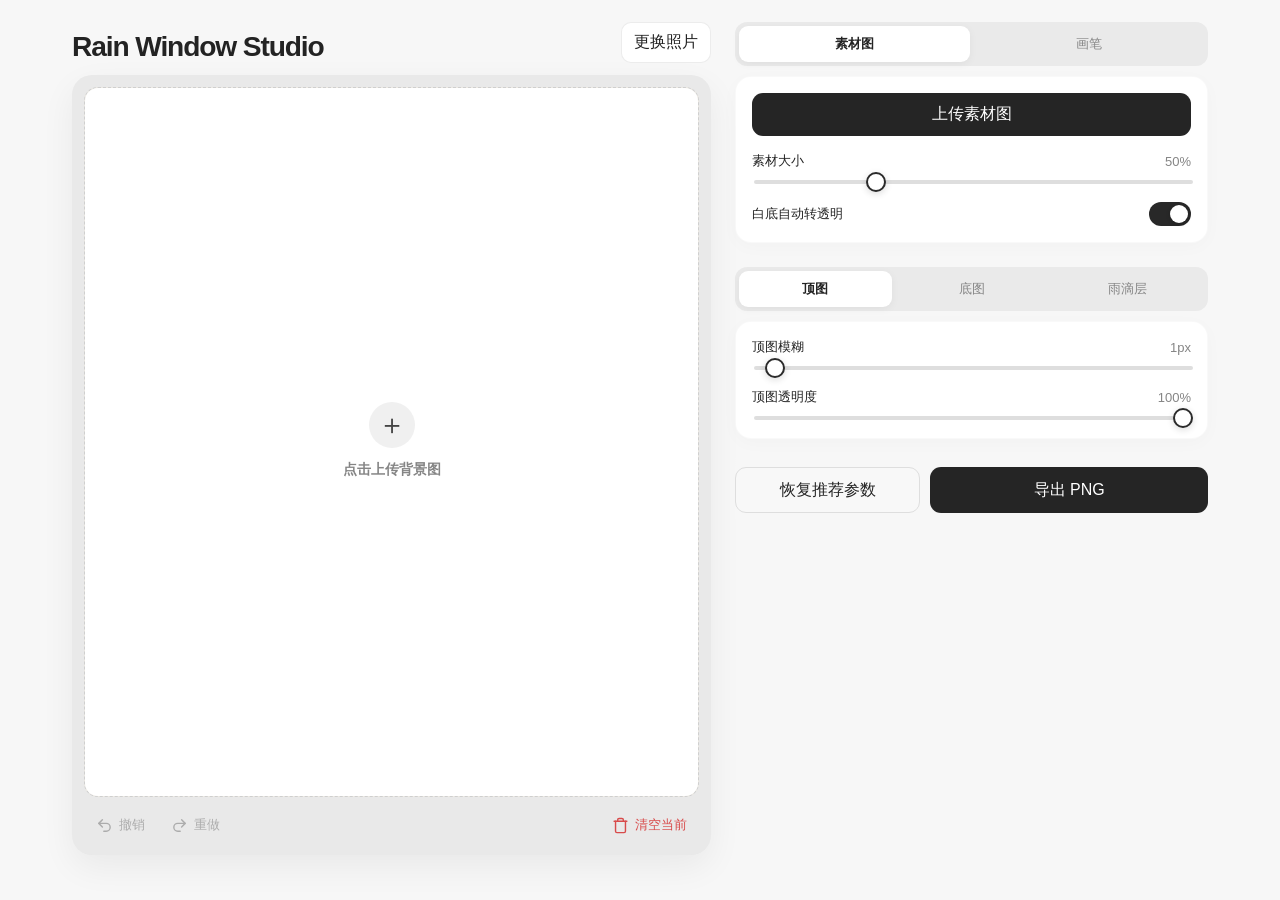
==== commit ed5a7414: "Add files via upload" ====
--- a/rain-window-studio/index.html
+++ b/rain-window-studio/index.html
@@ -80,6 +80,7 @@
           <div class="brush-actions-host" id="brushActionHost"></div>
           <p class="helper">画笔不是“画颜色”，而是在湿玻璃上生成一张擦除蒙版。</p>
         </div>
+      </div>
 
       <div class="tabs" id="layerTabs">
         <button class="tab active" data-layer="top" type="button">顶图</button>
@@ -148,6 +149,6 @@
 
   <div class="toast" id="toast"></div>
 
-  <script src="./script.js"></script>
+  <script src="./app.js"></script>
 </body>
 </html>
--- a/rain-window-studio/style.css
+++ b/rain-window-studio/style.css
@@ -200,6 +200,18 @@
       border: 1px solid rgba(0,0,0,.025);
       margin-bottom: 16px;
     }
+
+    /* Desktop: keep the content controls and layer controls as two clearly
+       separated cards. This also gives both material and brush modes the same rhythm. */
+    @media (min-width: 821px) {
+      #contentTabs + .panel-card {
+        margin-bottom: 24px;
+      }
+      #layerTabs {
+        margin-top: 0;
+      }
+    }
+
     .panel { display: none; gap: 16px; flex-direction: column; }
     .panel.active { display: flex; }
     .control { display: flex; flex-direction: column; gap: 8px; }
